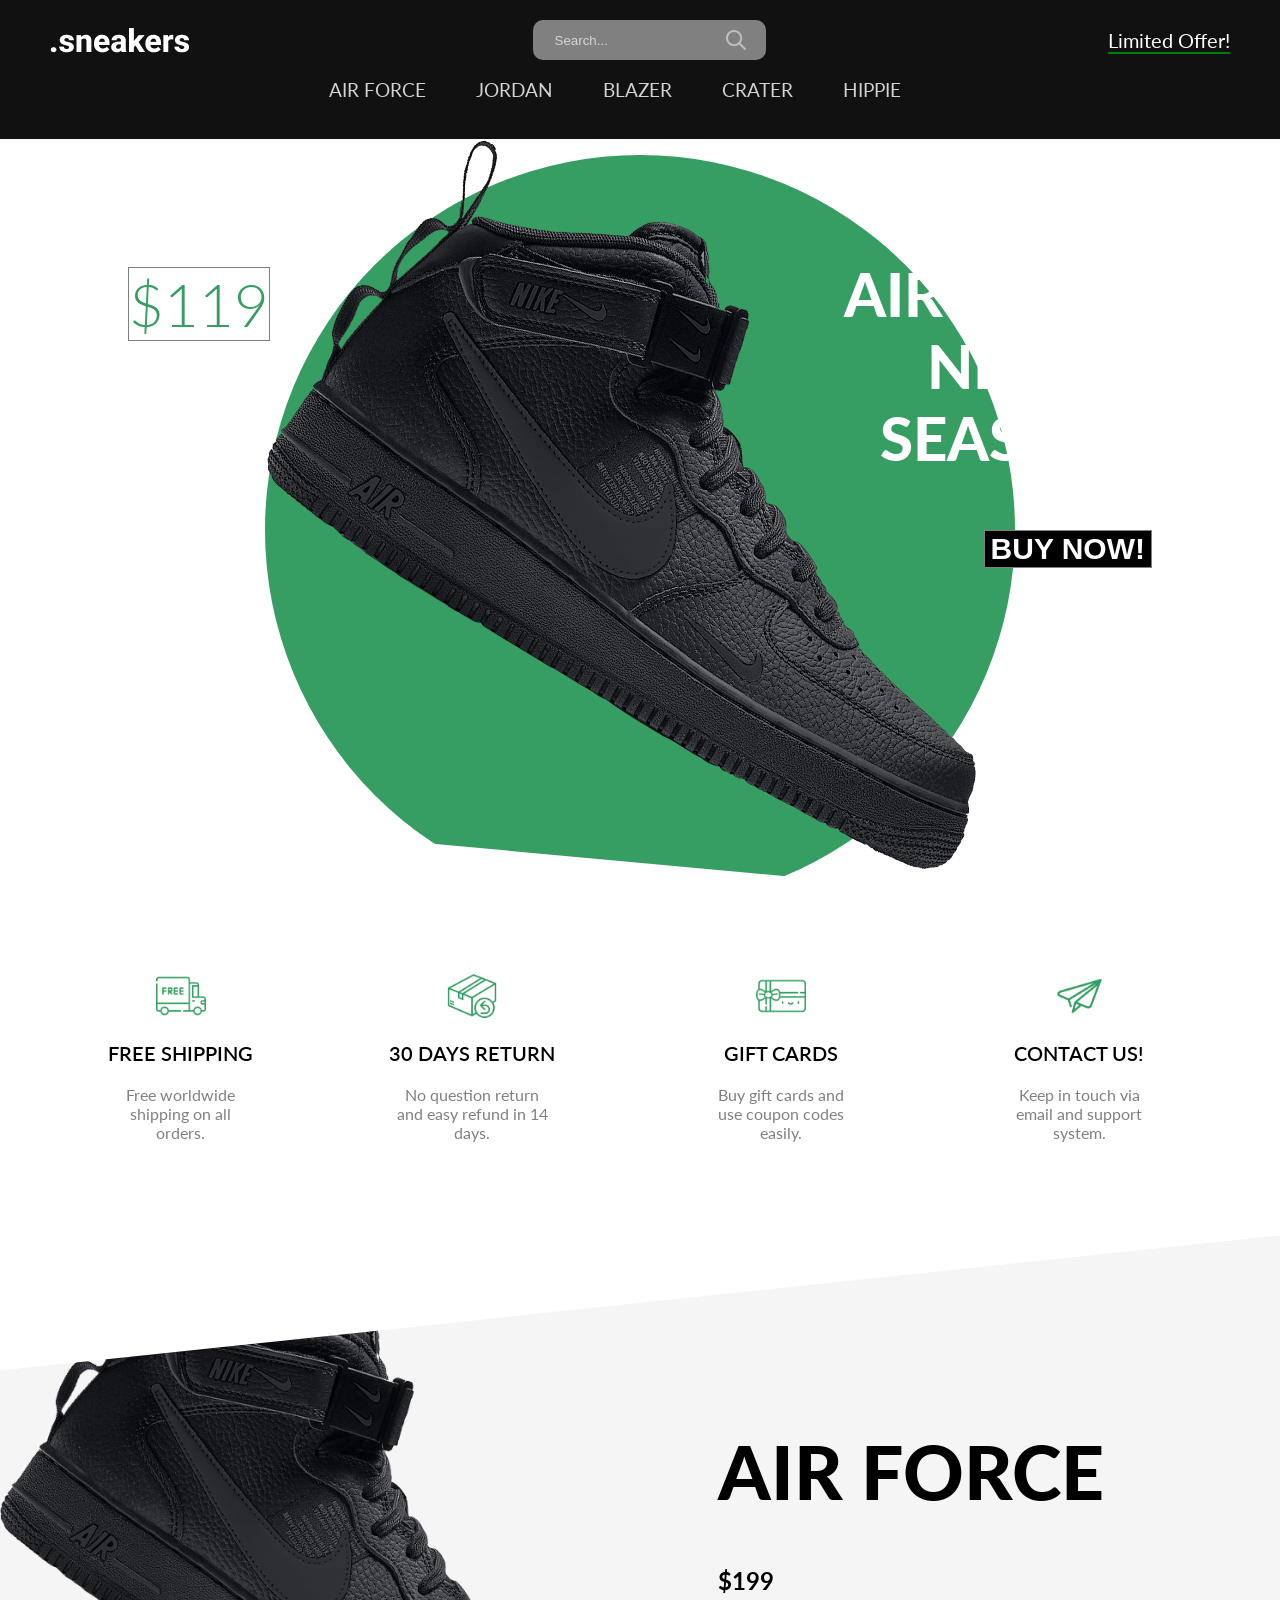
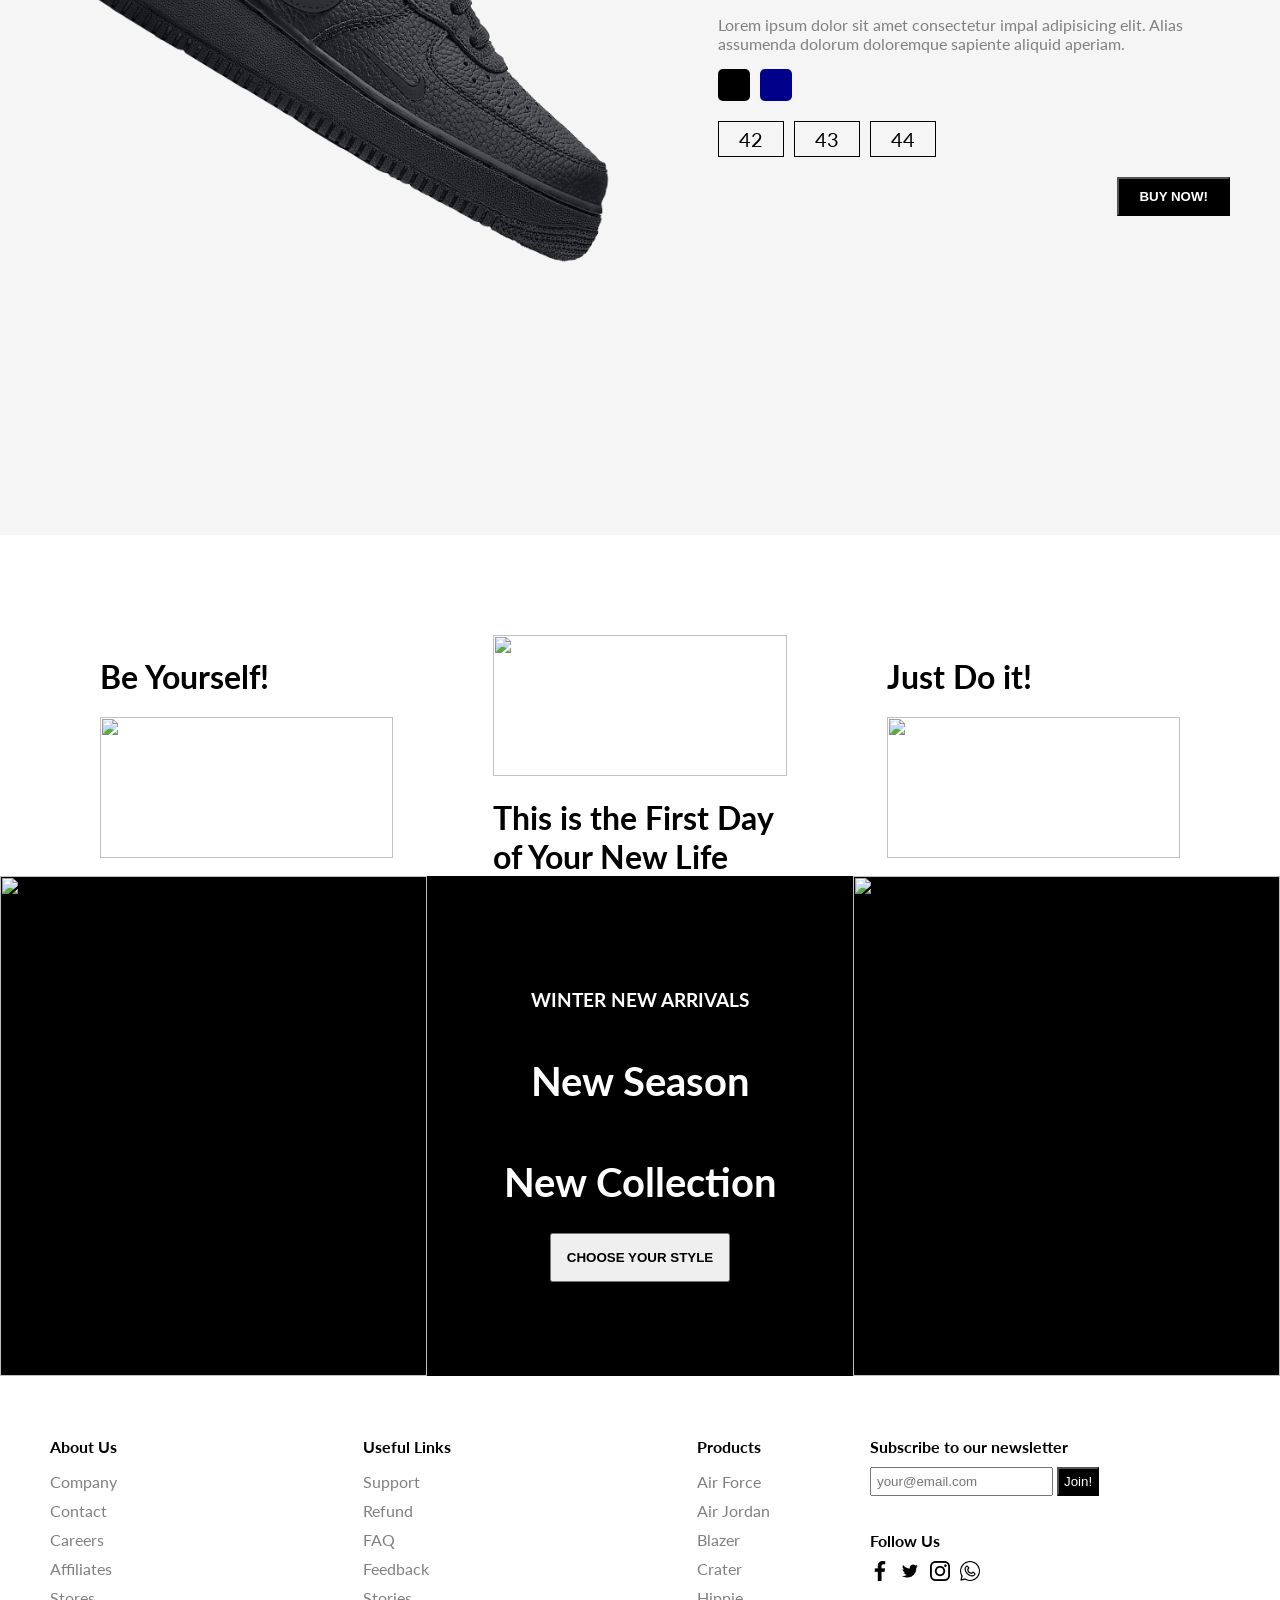
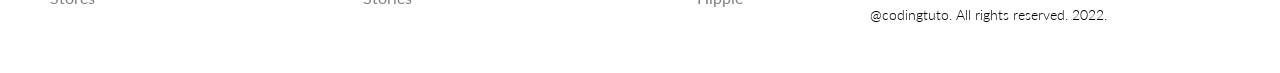
==== demo/site E-commerce/index.html @ 070c6742 "Publish web demo + source code" ====
<!-- Created by Erion Nezha — © 2026 All rights reserved -->
<html lang="en">

<head>
    <meta charset="UTF-8">
    <meta http-equiv="X-UA-Compatible" content="IE=edge">
    <meta name="viewport" content="width=device-width, initial-scale=1.0">
    <link
        href="https://fonts.googleapis.com/css2?family=Lato:ital,wght@0,100;0,300;0,400;0,700;0,900;1,100;1,300;1,400;1,700;1,900&display=swap"
        rel="stylesheet">
    <link rel="stylesheet" href="style.css">
    <title>Nike Store</title>
</head>

<body>
    <nav id="nav">
        <div class="navTop">
            <div class="navItem">
                <img src="./img/sneakers.png" alt="">
            </div>
            <div class="navItem">
                <div class="search">
                    <input type="text" placeholder="Search..." class="searchInput">
                    <img src="./img/search.png" width="20" height="20" alt="" class="searchIcon">
                </div>
            </div>
            <div class="navItem">
                <span class="limitedOffer">Limited Offer!</span>
            </div>
        </div>
        <div class="navBottom">
            <h3 class="menuItem">AIR FORCE</h3>
            <h3 class="menuItem">JORDAN</h3>
            <h3 class="menuItem">BLAZER</h3>
            <h3 class="menuItem">CRATER</h3>
            <h3 class="menuItem">HIPPIE</h3>
        </div>
    </nav>
    <div class="slider">
        <div class="sliderWrapper">
            <div class="sliderItem">
                <img src="./img/air.png" alt="" class="sliderImg">
                <div class="sliderBg"></div>
                <h1 class="sliderTitle">AIR FORCE</br> NEW</br> SEASON</h1>
                <h2 class="sliderPrice">$119</h2>
                <a href="#product">
                    <button class="buyButton">BUY NOW!</button>
                </a>
            </div>
            <div class="sliderItem">
                <img src="./img/jordan.png" alt="" class="sliderImg">
                <div class="sliderBg"></div>
                <h1 class="sliderTitle">AIR JORDAN</br> NEW</br> SEASON</h1>
                <h2 class="sliderPrice">$149</h2>
                <a href="#product">
                    <button class="buyButton">BUY NOW!</button>
                </a>
            </div>
            <div class="sliderItem">
                <img src="./img/blazer.png" alt="" class="sliderImg">
                <div class="sliderBg"></div>
                <h1 class="sliderTitle">BLAZER</br> NEW</br> SEASON</h1>
                <h2 class="sliderPrice">$109</h2>
                <a href="#product">
                    <button class="buyButton">BUY NOW!</button>
                </a>
            </div>
            <div class="sliderItem">
                <img src="./img/crater.png" alt="" class="sliderImg">
                <div class="sliderBg"></div>
                <h1 class="sliderTitle">CRATER</br> NEW</br> SEASON</h1>
                <h2 class="sliderPrice">$129</h2>
                <a href="#product">
                    <button class="buyButton">BUY NOW!</button>
                </a>
            </div>
            <div class="sliderItem">
                <img src="./img/hippie.png" alt="" class="sliderImg">
                <div class="sliderBg"></div>
                <h1 class="sliderTitle">HIPPIE</br> NEW</br> SEASON</h1>
                <h2 class="sliderPrice">$99</h2>
                <a href="#product">
                    <button class="buyButton">BUY NOW!</button>
                </a>
            </div>
        </div>
    </div>
   
    <div class="features">
        <div class="feature">
            <img src="./img/shipping.png" alt="" class="featureIcon">
            <span class="featureTitle">FREE SHIPPING</span>
            <span class="featureDesc">Free worldwide shipping on all orders.</span>
        </div>
        <div class="feature">
            <img class="featureIcon" src="./img/return.png" alt="">
            <span class="featureTitle">30 DAYS RETURN</span>
            <span class="featureDesc">No question return and easy refund in 14 days.</span>
        </div>
        <div class="feature">
            <img class="featureIcon" src="./img/gift.png" alt="">
            <span class="featureTitle">GIFT CARDS</span>
            <span class="featureDesc">Buy gift cards and use coupon codes easily.</span>
        </div>
        <div class="feature">
            <img class="featureIcon" src="./img/contact.png" alt="">
            <span class="featureTitle">CONTACT US!</span>
            <span class="featureDesc">Keep in touch via email and support system.</span>
        </div>
    </div>

    <div class="product" id="product">
        <img src="./img/air.png" alt="" class="productImg">
        <div class="productDetails">
            <h1 class="productTitle">AIR FORCE</h1>
            <h2 class="productPrice">$199</h2>
            <p class="productDesc">Lorem ipsum dolor sit amet consectetur impal adipisicing elit. Alias assumenda
                dolorum
                doloremque sapiente aliquid aperiam.</p>
            <div class="colors">
                <div class="color"></div>
                <div class="color"></div>
            </div>
            <div class="sizes">
                <div class="size">42</div>
                <div class="size">43</div>
                <div class="size">44</div>
            </div>
            <button class="productButton">BUY NOW!</button>
        </div>
        <div class="payment">
            <h1 class="payTitle">Personal Information</h1>
            <label>Name and Surname</label>
            <input type="text" placeholder="John Doe" class="payInput">
            <label>Phone Number</label>
            <input type="text" placeholder="+1 234 5678" class="payInput">
            <label>Address</label>
            <input type="text" placeholder="Elton St 21 22-145" class="payInput">
            <h1 class="payTitle">Card Information</h1>
            <div class="cardIcons">
                <img src="./img/visa.png" width="40" alt="" class="cardIcon">
                <img src="./img/master.png" alt="" width="40" class="cardIcon">
            </div>
            <input type="password" class="payInput" placeholder="Card Number">
            <div class="cardInfo">
                <input type="text" placeholder="mm" class="payInput sm">
                <input type="text" placeholder="yyyy" class="payInput sm">
                <input type="text" placeholder="cvv" class="payInput sm">
            </div>
            <button class="payButton">Checkout!</button>
            <span class="close">X</span>
        </div>
    </div>
    <div class="gallery">
        <div class="galleryItem">
            <h1 class="galleryTitle">Be Yourself!</h1>
            <img src="https://images.pexels.com/photos/9295809/pexels-photo-9295809.jpeg?auto=compress&cs=tinysrgb&dpr=2&w=500"
                alt="" class="galleryImg">
        </div>
        <div class="galleryItem">
            <img src="https://images.pexels.com/photos/1040427/pexels-photo-1040427.jpeg?auto=compress&cs=tinysrgb&dpr=2&w=500"
                alt="" class="galleryImg">
            <h1 class="galleryTitle">This is the First Day of Your New Life</h1>
        </div>
        <div class="galleryItem">
            <h1 class="galleryTitle">Just Do it!</h1>
            <img src="https://images.pexels.com/photos/7856965/pexels-photo-7856965.jpeg?auto=compress&cs=tinysrgb&dpr=2&w=500"
                alt="" class="galleryImg">
        </div>
    </div>
    <div class="newSeason">
        <div class="nsItem">
            <img src="https://images.pexels.com/photos/4753986/pexels-photo-4753986.jpeg?auto=compress&cs=tinysrgb&dpr=2&w=500"
                alt="" class="nsImg">
        </div>
        <div class="nsItem">
            <h3 class="nsTitleSm">WINTER NEW ARRIVALS</h3>
            <h1 class="nsTitle">New Season</h1>
            <h1 class="nsTitle">New Collection</h1>
            <a href="#nav">
                <button class="nsButton">CHOOSE YOUR STYLE</button>
            </a>
        </div>
        <div class="nsItem">
            <img src="https://images.pexels.com/photos/7856965/pexels-photo-7856965.jpeg?auto=compress&cs=tinysrgb&dpr=2&w=500"
                alt="" class="nsImg">
        </div>
    </div>
    <footer>
        <div class="footerLeft">
            <div class="footerMenu">
                <h1 class="fMenuTitle">About Us</h1>
                <ul class="fList">
                    <li class="fListItem">Company</li>
                    <li class="fListItem">Contact</li>
                    <li class="fListItem">Careers</li>
                    <li class="fListItem">Affiliates</li>
                    <li class="fListItem">Stores</li>
                </ul>
            </div>
            <div class="footerMenu">
                <h1 class="fMenuTitle">Useful Links</h1>
                <ul class="fList">
                    <li class="fListItem">Support</li>
                    <li class="fListItem">Refund</li>
                    <li class="fListItem">FAQ</li>
                    <li class="fListItem">Feedback</li>
                    <li class="fListItem">Stories</li>
                </ul>
            </div>
            <div class="footerMenu">
                <h1 class="fMenuTitle">Products</h1>
                <ul class="fList">
                    <li class="fListItem">Air Force</li>
                    <li class="fListItem">Air Jordan</li>
                    <li class="fListItem">Blazer</li>
                    <li class="fListItem">Crater</li>
                    <li class="fListItem">Hippie</li>
                </ul>
            </div>
        </div>
        <div class="footerRight">
            <div class="footerRightMenu">
                <h1 class="fMenuTitle">Subscribe to our newsletter</h1>
                <div class="fMail">
                    <input type="text" placeholder="your@email.com" class="fInput">
                    <button class="fButton">Join!</button>
                </div>
            </div>
            <div class="footerRightMenu">
                <h1 class="fMenuTitle">Follow Us</h1>
                <div class="fIcons">
                    <img src="./img/facebook.png" alt="" class="fIcon">
                    <img src="./img/twitter.png" alt="" class="fIcon">
                    <img src="./img/instagram.png" alt="" class="fIcon">
                    <img src="./img/whatsapp.png" alt="" class="fIcon">
                </div>
            </div>
            <div class="footerRightMenu">
                <span class="copyright">@codingtuto. All rights reserved. 2022.</span>
            </div>
        </div>
    </footer>
    <script src="./app.js"></script>
</body>

</html>
---- demo/site E-commerce/style.css ----
/* Created by Erion Nezha — © 2026 All rights reserved */
html {
  scroll-behavior: smooth;
}

body {
  font-family: "Lato", sans-serif;
  padding: 0;
  margin: 0;
}

nav {
  background-color: #111;
  color: white;
  padding: 20px 50px;
}

.navTop {
  display: flex;
  align-items: center;
  justify-content: space-between;
}

.search {
  display: flex;
  align-items: center;
  background-color: gray;
  padding: 10px 20px;
  border-radius: 10px;
}

.searchInput {
  border: none;
  background-color: transparent;
}

.searchInput::placeholder {
  color: lightgray;
}

.limitedOffer {
  font-size: 20px;
  border-bottom: 2px solid green;
  cursor: pointer;
}

.navBottom {
  display: flex;
  align-items: center;
  justify-content: center;
}

.menuItem {
  margin-right: 50px;
  cursor: pointer;
  color: lightgray;
  font-weight: 400;
}

.slider {
  background: url("https://images.unsplash.com/photo-1604147495798-57beb5d6af73?ixlib=rb-1.2.1&ixid=MnwxMjA3fDB8MHxwaG90by1wYWdlfHx8fGVufDB8fHx8&auto=format&fit=crop&w=2370&q=80");
  clip-path: polygon(0 0, 100% 0, 100% 100%, 0 85%);
  overflow: hidden;
}

.sliderWrapper {
  display: flex;
  width: 500vw;
  transition: all 1.5s ease-in-out;
}

.sliderItem {
  width: 100vw;
  display: flex;
  align-items: center;
  justify-content: center;
  position: relative;
}

.sliderBg {
  width: 750px;
  height: 750px;
  border-radius: 50%;
  position: absolute;
}

.sliderImg {
  z-index: 1;
}

.sliderTitle {
  position: absolute;
  top: 10%;
  right: 10%;
  font-size: 60px;
  font-weight: 900;
  text-align: center;
  color: white;
  z-index: 1;
}

.sliderPrice {
  position: absolute;
  top: 10%;
  left: 10%;
  font-size: 60px;
  font-weight: 300;
  text-align: center;
  color: white;
  border: 1px solid gray;
  z-index: 1;
}

.buyButton {
  position: absolute;
  top: 50%;
  right: 10%;
  font-size: 30px;
  font-weight: 900;
  color: white;
  border: 1px solid gray;
  background-color: black;
  z-index: 1;
  cursor: pointer;
}

.buyButton:hover {
  background-color: white;
  color: black;
}

.sliderItem:nth-child(1) .sliderBg {
  background-color: #369e62;
}
.sliderItem:nth-child(2) .sliderBg {
  background-color: rebeccapurple;
}
.sliderItem:nth-child(3) .sliderBg {
  background-color: teal;
}
.sliderItem:nth-child(4) .sliderBg {
  background-color: cornflowerblue;
}
.sliderItem:nth-child(5) .sliderBg {
  background-color: rgb(124, 115, 80);
}

.sliderItem:nth-child(1) .sliderPrice {
  color: #369e62;
}
.sliderItem:nth-child(2) .sliderPrice {
  color: white;
}
.sliderItem:nth-child(3) .sliderPrice {
  color: teal;
}
.sliderItem:nth-child(4) .sliderPrice {
  color: cornflowerblue;
}
.sliderItem:nth-child(5) .sliderPrice {
  color: cornsilk;
}

.features {
  display: flex;
  align-items: center;
  justify-content: space-between;
  padding: 50px;
}

.feature {
  display: flex;
  flex-direction: column;
  align-items: center;
  text-align: center;
}

.featureIcon {
  width: 50px;
  height: 50px;
}

.featureTitle {
  font-size: 20px;
  font-weight: 600;
  margin: 20px;
}

.featureDesc {
  color: gray;
  width: 50%;
  height: 100px;
}

.product {
  height: 100vh;
  background-color: whitesmoke;
  position: relative;
  clip-path: polygon(0 15%, 100% 0, 100% 100%, 0% 100%);
}

.payment {
  width: 500px;
  height: 500px;
  background-color: white;
  position: absolute;
  top: 0;
  bottom: 0;
  left: 0;
  right: 0;
  margin: auto;
  padding: 10px 50px;
  display: none;
  flex-direction: column;
  -webkit-box-shadow: 0px 0px 13px 2px rgba(0, 0, 0, 0.3);
  box-shadow: 0px 0px 13px 2px rgba(0, 0, 0, 0.3);
}

.payTitle {
  font-size: 20px;
  color: lightgray;
}

label {
  font-size: 14px;
  font-weight: 300;
}

.payInput {
  padding: 10px;
  margin: 10px 0px;
  border: none;
  border-bottom: 1px solid gray;
}

.payInput::placeholder {
  color: rgb(163, 163, 163);
}

.cardIcons {
  display: flex;
}

.cardIcon {
  margin-right: 10px;
}

.cardInfo {
  display: flex;
  justify-content: space-between;
}

.sm {
  width: 30%;
}

.payButton {
  position: absolute;
  height: 40px;
  bottom: -40;
  width: 100%;
  left: 0;
  -webkit-box-shadow: 0px 0px 13px 2px rgba(0, 0, 0, 0.3);
  box-shadow: 0px 0px 13px 2px rgba(0, 0, 0, 0.3);
  background-color: #369e62;
  color: white;
  border: none;
  cursor: pointer;
}

.close {
  width: 20px;
  height: 20px;
  position: absolute;
  background-color: gray;
  color: white;
  top: 10px;
  right: 10px;
  display: flex;
  align-items: center;
  justify-content: center;
  cursor: pointer;
  padding: 2px;
}

.productImg {
  width: 50%;
}

.productDetails {
  position: absolute;
  top: 10%;
  right: 0;
  width: 40%;
  padding: 50px;
}

.productTitle {
  font-size: 75px;
  font-weight: 900;
}

.productDesc {
  font-style: 24px;
  color: gray;
}

.colors,
.sizes {
  display: flex;
  margin-bottom: 20px;
}

.color {
  width: 32px;
  height: 32px;
  border-radius: 5px;
  background-color: black;
  margin-right: 10px;
  cursor: pointer;
}

.color:last-child {
  background-color: darkblue;
}

.size {
  padding: 5px 20px;
  border: 1px solid black;
  margin-right: 10px;
  cursor: pointer;
  font-size: 20px;
}

.productButton {
  float: right;
  padding: 10px 20px;
  background-color: black;
  color: white;
  font-weight: 600;
  cursor: pointer;
}

.productButton:hover {
  background-color: white;
  color: black;
}

.gallery {
  padding: 50px;
  display: flex;
}

.galleryItem {
  flex: 1;
  padding: 50px;
}

.galleryImg {
  width: 100%;
}

.newSeason {
  display: flex;
}

.nsItem {
  flex: 1;
  background-color: black;
  color: white;
  display: flex;
  flex-direction: column;
  align-items: center;
  justify-content: center;
  text-align: center;
}

.nsImg {
  width: 100%;
  height: 500px;
}

.nsTitle {
  font-size: 40px;
}

.nsButton {
  padding: 15px;
  font-weight: 600;
  cursor: pointer;
}

footer {
  display: flex;
}

.footerLeft {
  flex: 2;
  display: flex;
  justify-content: space-between;
  padding: 50px;
}

.fMenuTitle {
  font-size: 16px;
}

.fList {
  padding: 0;
  list-style: none;
}

.fListItem {
  margin-bottom: 10px;
  color: gray;
  cursor: pointer;
}

.footerRight {
  flex: 1;
  padding: 50px;
  display: flex;
  flex-direction: column;
  justify-content: space-between;
}

.fInput {
  padding: 5px;
}

.fButton {
  padding: 5px;
  background-color: black;
  color: white;
}

.fIcons{
  display: flex;
}

.fIcon{
  width: 20px;
  height: 20px;
  margin-right: 10px;
}

.copyright{
  font-weight: 300;
  font-size: 14px;
}

@media screen and (max-width:480px) {
  nav{
    padding: 20px;
  }

  .search{
    display: none;
  }

  .navBottom{
    flex-wrap: wrap;
  }

  .menuItem{
    margin: 20px;
    font-weight: 700;
    font-size: 20px;
  }

  .slider{
    clip-path: none;
  }

  .sliderImg{
    width: 90%;
  }

  .sliderBg{
    width: 100%;
    height: 100%;
  }

  .sliderTitle{
    display: none;
  }

  .sliderPrice{
    top: unset;
    bottom: -50;
    left: 0;
    background-color: lightgrey;
  }

  .buyButton{
    right: 0;
    top: 0;
  }

  .features{
    flex-direction: column;
  }

  .product{
    clip-path: none ;
    display: flex;
    flex-direction: column;
    align-items: center;
  }

  .productImg{
    width: 80%;
  }

  .productDetails{
    width: 100%;
    padding: 0;
    display: flex;
    flex-direction: column;
    align-items: center;
    text-align: center;
    position: relative;
    top: 0;
  }

  .productTitle{
    font-size: 50px;
    margin: 0;
  }

  .gallery{
    display: none;
  }

  .newSeason{
    flex-direction: column;
  }

  .nsItem:nth-child(2){
    padding: 50px;
  }

  footer{
    flex-direction: column;
    align-items: center;
  }

  .footerLeft{
    padding: 20px;
    width: 90%;
  }

  .footerRight{
    padding: 20px;
    width: 90%;
    align-items: center;
    background-color: whitesmoke;
  }

  .payment{
    width: 90%;
    padding: 20px;
  }
}
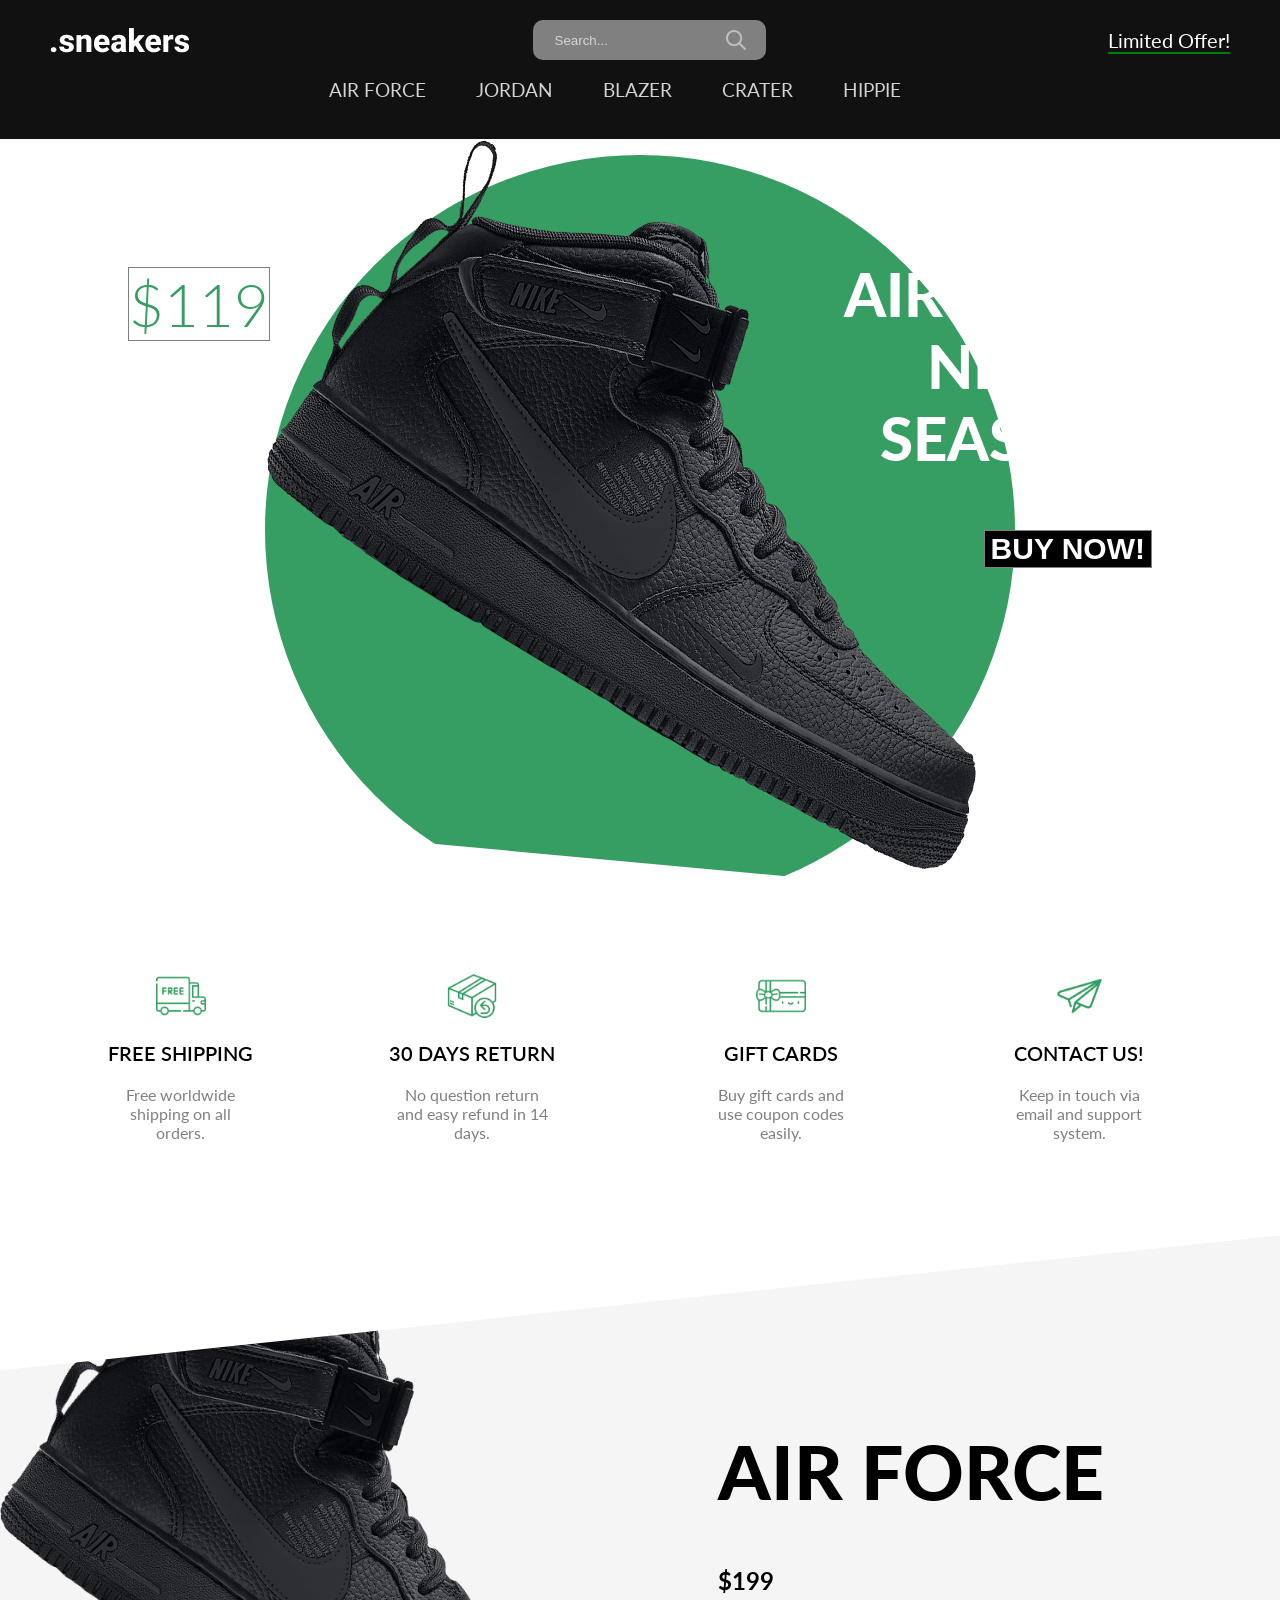
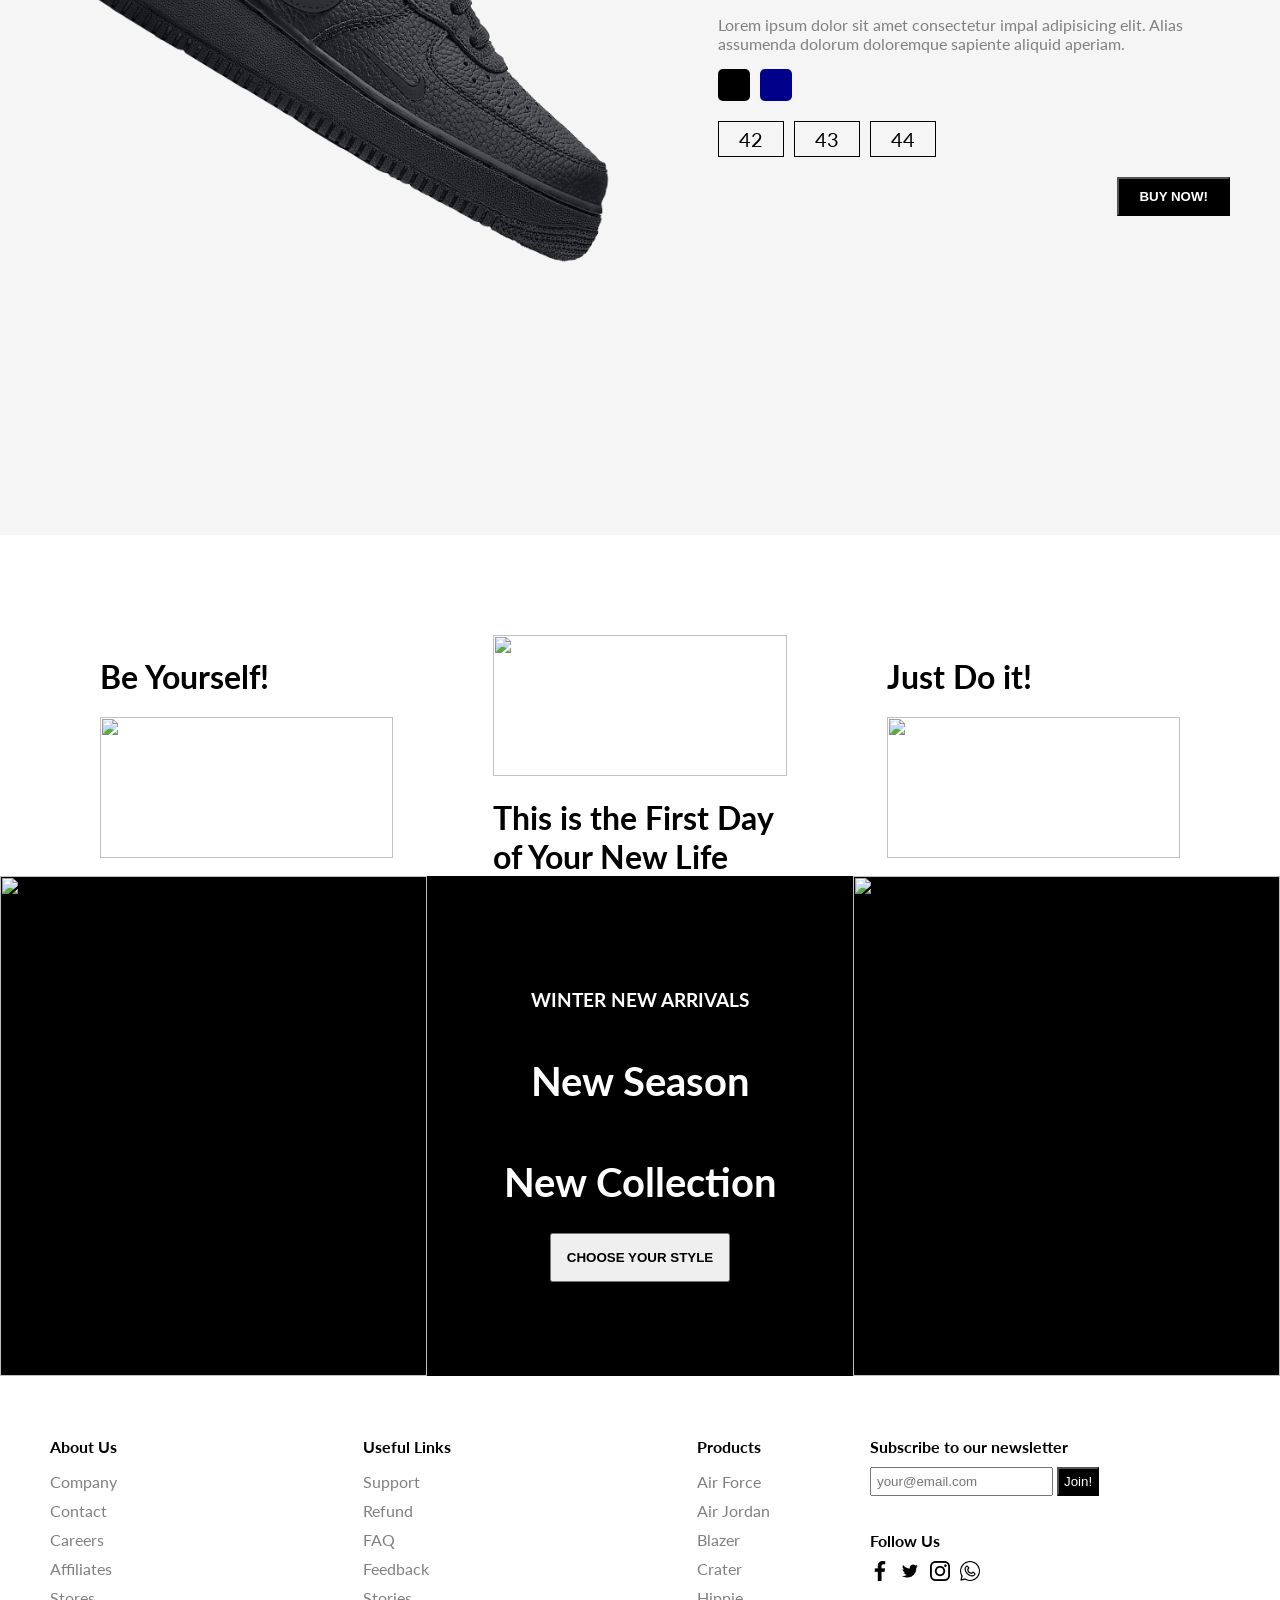
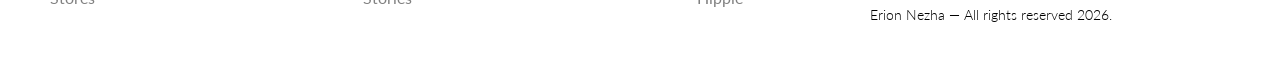
==== commit 4370d83e: "Kredite të huaja → Erion Nezha (branding)" ====
--- a/demo/site E-commerce/index.html
+++ b/demo/site E-commerce/index.html
@@ -237,7 +237,7 @@
                 </div>
             </div>
             <div class="footerRightMenu">
-                <span class="copyright">@codingtuto. All rights reserved. 2022.</span>
+                <span class="copyright">Erion Nezha — All rights reserved 2026.</span>
             </div>
         </div>
     </footer>
